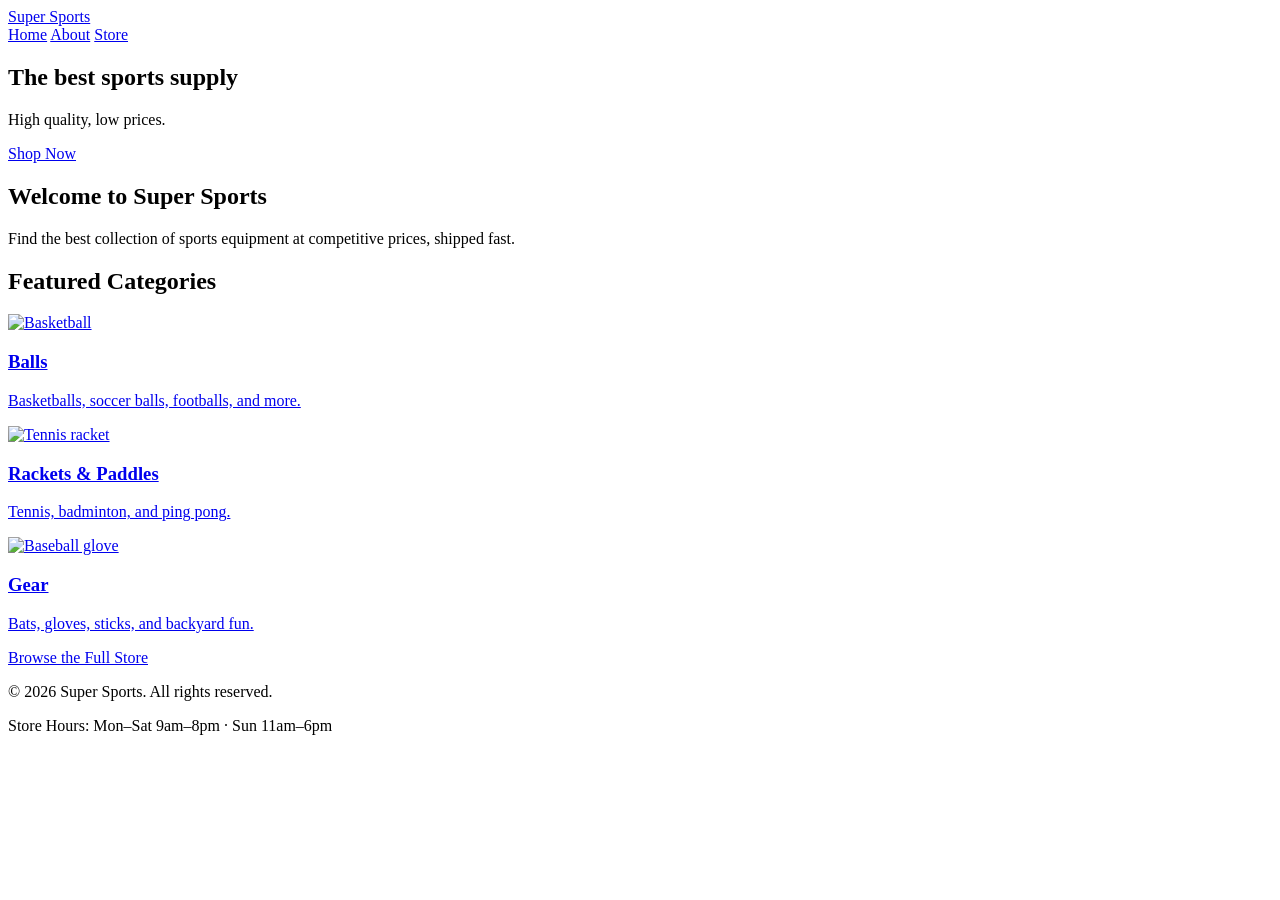
==== index.html @ ec710279 "Building home page with header, hero, intro, categories, and footer" ====
<!doctype html>
<html lang="en">
  <head>
    <meta charset="UTF-8" />
    <meta name="viewport" content="width=device-width, initial-scale=1.0" />
    <title>Home | Super Sports</title>
    <link rel="stylesheet" href="./src/styles/main.css" />
  </head>
  <body>
    <!-- Header / Navbar -->
    <header class="site-header">
      <a href="./index.html" class="logo">Super Sports</a>
      <nav class="nav">
        <a href="./index.html" class="nav-link active">Home</a>
        <a href="./about.html" class="nav-link">About</a>
        <a href="./store.html" class="nav-link">Store</a>
      </nav>
    </header>

    <main>
      <!-- Hero Banner -->
      <section class="hero">
        <div class="hero-content">
          <h1>The best sports supply</h1>
          <p>High quality, low prices.</p>
          <a href="./store.html" class="btn">Shop Now</a>
        </div>
      </section>

      <!-- Intro -->
      <section class="section intro">
        <h2>Welcome to Super Sports</h2>
        <p>
          Find the best collection of sports equipment at competitive prices,
          shipped fast.
        </p>
      </section>

      <!-- Featured Categories / Call to Action -->
      <section class="section">
        <h2>Featured Categories</h2>
        <div class="category-grid">
          <a href="./store.html" class="category-card">
            <img src="./images/product2.jpg" alt="Basketball" />
            <h3>Balls</h3>
            <p>Basketballs, soccer balls, footballs, and more.</p>
          </a>
          <a href="./store.html" class="category-card">
            <img src="./images/product1.jpg" alt="Tennis racket" />
            <h3>Rackets &amp; Paddles</h3>
            <p>Tennis, badminton, and ping pong.</p>
          </a>
          <a href="./store.html" class="category-card">
            <img src="./images/product8.jpg" alt="Baseball glove" />
            <h3>Gear</h3>
            <p>Bats, gloves, sticks, and backyard fun.</p>
          </a>
        </div>
        <div class="cta">
          <a href="./store.html" class="btn">Browse the Full Store</a>
        </div>
      </section>
    </main>

    <!-- Footer -->
    <footer class="site-footer">
      <p>&copy; 2026 Super Sports. All rights reserved.</p>
      <p>Store Hours: Mon–Sat 9am–8pm · Sun 11am–6pm</p>
    </footer>

    <script type="module" src="./src/main.js"></script>
  </body>
</html>
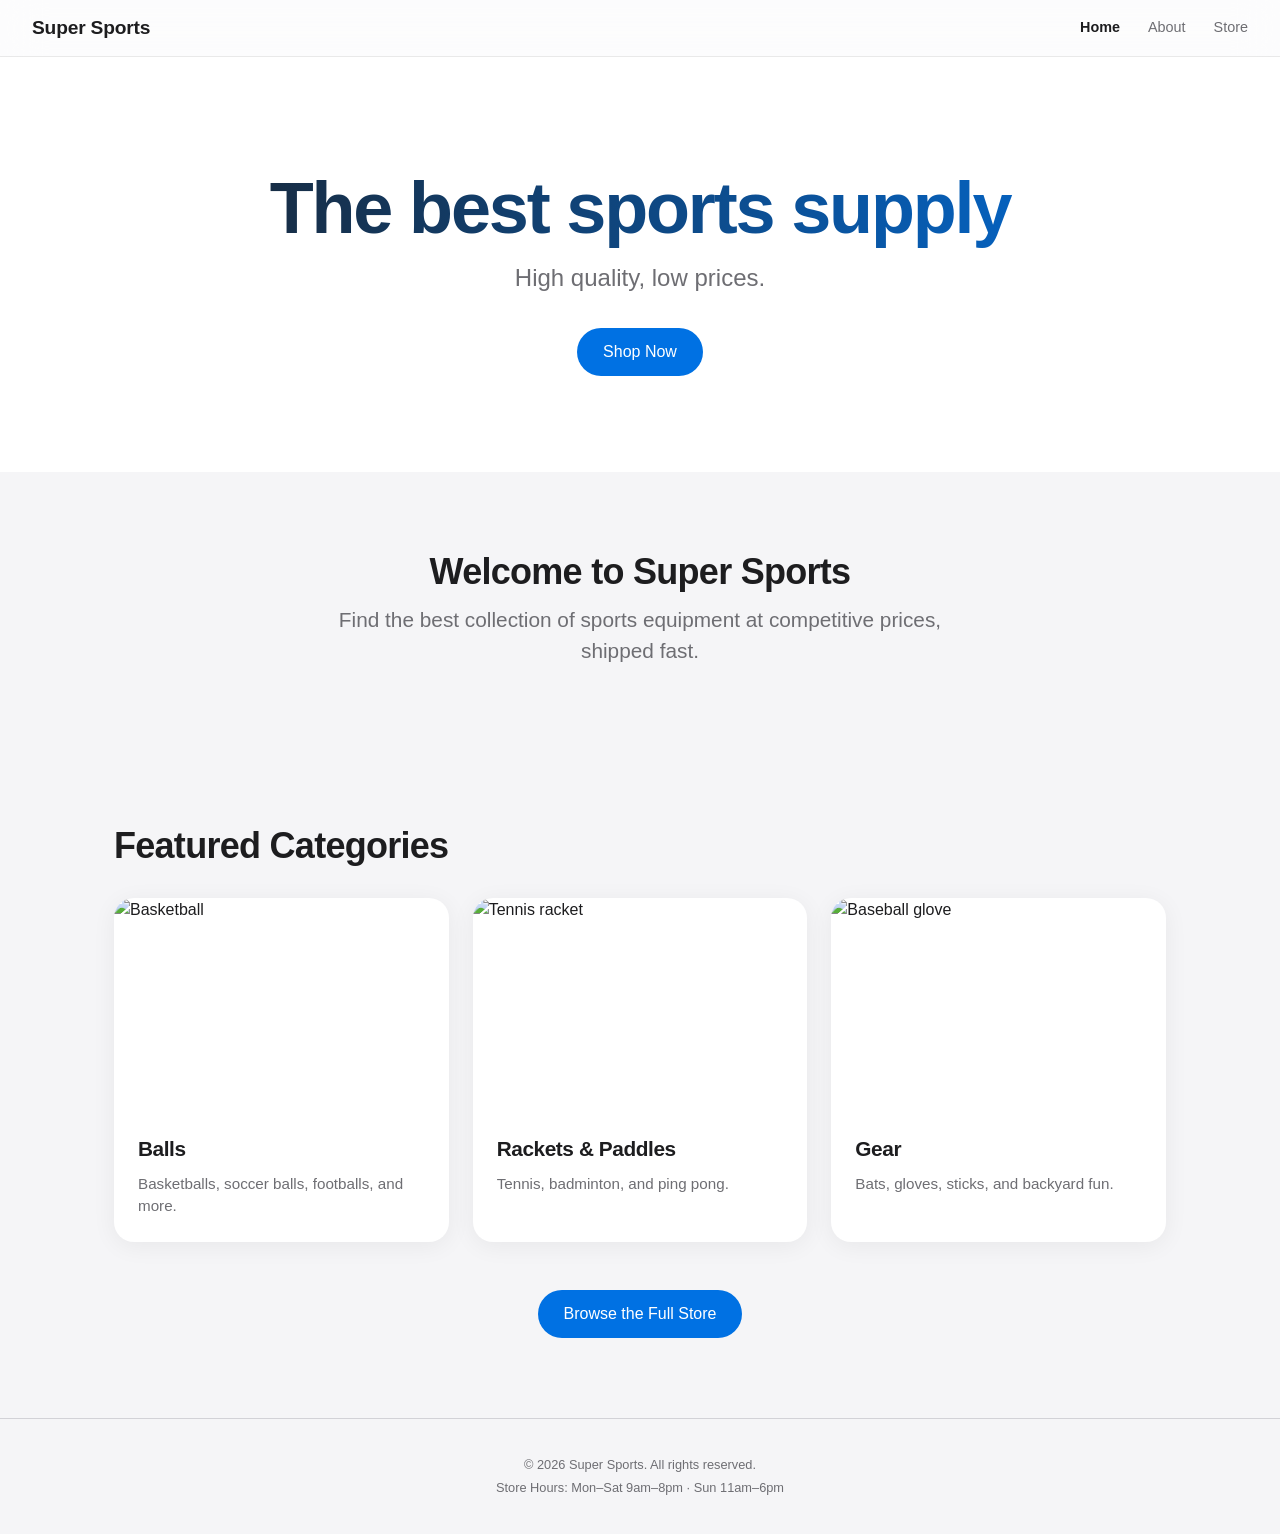
==== commit 68393bc5: "Fixing home page category image paths" ====
--- a/index.html
+++ b/index.html
@@ -41,17 +41,17 @@
         <h2>Featured Categories</h2>
         <div class="category-grid">
           <a href="./store.html" class="category-card">
-            <img src="./images/product2.jpg" alt="Basketball" />
+            <img src="./images/basketball.jpeg" alt="Basketball" />
             <h3>Balls</h3>
             <p>Basketballs, soccer balls, footballs, and more.</p>
           </a>
           <a href="./store.html" class="category-card">
-            <img src="./images/product1.jpg" alt="Tennis racket" />
+            <img src="./images/tennisRacket.jpeg" alt="Tennis racket" />
             <h3>Rackets &amp; Paddles</h3>
             <p>Tennis, badminton, and ping pong.</p>
           </a>
           <a href="./store.html" class="category-card">
-            <img src="./images/product8.jpg" alt="Baseball glove" />
+            <img src="	./images/baseballGlove.jpeg" alt="Baseball glove" />
             <h3>Gear</h3>
             <p>Bats, gloves, sticks, and backyard fun.</p>
           </a>
--- a/src/styles/main.css
+++ b/src/styles/main.css
@@ -0,0 +1,384 @@
+/* ===== Variables & Reset ===== */
+:root {
+  --text: #1d1d1f;
+  --muted: #6e6e73;
+  --blue: #0071e3;
+  --blue-hover: #0077ed;
+  --bg: #ffffff;
+  --bg-alt: #f5f5f7;
+  --border: #d2d2d7;
+  --radius: 20px;
+  --shadow: 0 4px 24px rgba(0, 0, 0, 0.06);
+  --shadow-hover: 0 12px 40px rgba(0, 0, 0, 0.12);
+}
+
+* {
+  box-sizing: border-box;
+  margin: 0;
+  padding: 0;
+}
+
+body {
+  font-family:
+    -apple-system, BlinkMacSystemFont, 'SF Pro Display', 'Helvetica Neue',
+    'Segoe UI', Roboto, Arial, sans-serif;
+  color: var(--text);
+  background: var(--bg-alt);
+  line-height: 1.5;
+  -webkit-font-smoothing: antialiased;
+  display: flex;
+  flex-direction: column;
+  min-height: 100vh;
+}
+
+main {
+  flex: 1;
+}
+
+img {
+  max-width: 100%;
+  display: block;
+}
+
+h1,
+h2,
+h3 {
+  font-weight: 600;
+  letter-spacing: -0.02em;
+  line-height: 1.1;
+  margin-bottom: 0.75rem;
+}
+
+h1 {
+  font-size: 3rem;
+}
+
+h2 {
+  font-size: 2.25rem;
+}
+
+p {
+  color: var(--muted);
+  font-size: 1.05rem;
+}
+
+/* ===== Header / Nav (frosted glass) ===== */
+.site-header {
+  display: flex;
+  justify-content: space-between;
+  align-items: center;
+  flex-wrap: wrap;
+  gap: 1rem;
+  padding: 0.85rem 2rem;
+  background: rgba(255, 255, 255, 0.72);
+  backdrop-filter: saturate(180%) blur(20px);
+  -webkit-backdrop-filter: saturate(180%) blur(20px);
+  border-bottom: 1px solid rgba(0, 0, 0, 0.08);
+  position: sticky;
+  top: 0;
+  z-index: 10;
+}
+
+.logo {
+  color: var(--text);
+  font-size: 1.2rem;
+  font-weight: 600;
+  letter-spacing: -0.01em;
+  text-decoration: none;
+}
+
+.nav {
+  display: flex;
+  gap: 1.75rem;
+}
+
+.nav-link {
+  color: var(--muted);
+  font-size: 0.9rem;
+  text-decoration: none;
+  transition: color 0.2s;
+}
+
+.nav-link:hover {
+  color: var(--text);
+}
+
+.nav-link.active {
+  color: var(--text);
+  font-weight: 600;
+}
+
+/* ===== Buttons ===== */
+.btn {
+  display: inline-block;
+  background: var(--blue);
+  color: #fff;
+  border: none;
+  padding: 0.75rem 1.6rem;
+  border-radius: 980px;
+  font-size: 1rem;
+  font-weight: 500;
+  text-decoration: none;
+  cursor: pointer;
+  transition:
+    background 0.2s,
+    transform 0.2s;
+}
+
+.btn:hover {
+  background: var(--blue-hover);
+  transform: scale(1.03);
+}
+
+.btn:disabled {
+  background: #e8e8ed;
+  color: #a1a1a6;
+  cursor: not-allowed;
+  transform: none;
+}
+
+/* ===== Hero Banner ===== */
+.hero {
+  background: var(--bg);
+  text-align: center;
+  padding: 7rem 1.5rem 6rem;
+}
+
+.hero-small {
+  padding: 5rem 1.5rem 4rem;
+}
+
+.hero h1 {
+  font-size: 4.5rem;
+  font-weight: 700;
+  letter-spacing: -0.03em;
+  background: linear-gradient(90deg, #1d1d1f, #0071e3);
+  -webkit-background-clip: text;
+  background-clip: text;
+  color: transparent;
+}
+
+.hero p {
+  font-size: 1.5rem;
+  margin-bottom: 2rem;
+}
+
+/* ===== Sections ===== */
+.section {
+  max-width: 1100px;
+  margin: 0 auto;
+  padding: 5rem 1.5rem;
+}
+
+.intro {
+  text-align: center;
+  max-width: 720px;
+}
+
+.intro p {
+  font-size: 1.3rem;
+}
+
+.cta {
+  text-align: center;
+  margin-top: 3rem;
+}
+
+/* ===== Category Cards (Home) ===== */
+.category-grid {
+  display: grid;
+  grid-template-columns: repeat(3, 1fr);
+  gap: 1.5rem;
+  margin-top: 2rem;
+}
+
+.category-card {
+  background: var(--bg);
+  border-radius: var(--radius);
+  overflow: hidden;
+  text-decoration: none;
+  color: var(--text);
+  box-shadow: var(--shadow);
+  transition:
+    transform 0.3s ease,
+    box-shadow 0.3s ease;
+}
+
+.category-card:hover {
+  transform: scale(1.02);
+  box-shadow: var(--shadow-hover);
+}
+
+.category-card img {
+  width: 100%;
+  height: 220px;
+  object-fit: cover;
+}
+
+.category-card h3,
+.category-card p {
+  padding: 0 1.5rem;
+}
+
+.category-card h3 {
+  margin-top: 1.25rem;
+  font-size: 1.3rem;
+}
+
+.category-card p {
+  padding-bottom: 1.5rem;
+  font-size: 0.95rem;
+}
+
+/* ===== Contact Cards (About) ===== */
+.contact-grid {
+  display: grid;
+  grid-template-columns: repeat(3, 1fr);
+  gap: 1.5rem;
+  margin-top: 2rem;
+}
+
+.contact-card {
+  background: var(--bg);
+  border-radius: var(--radius);
+  padding: 2rem;
+  box-shadow: var(--shadow);
+}
+
+/* ===== Product Grid (Store) ===== */
+.product-grid {
+  display: grid;
+  grid-template-columns: repeat(auto-fill, minmax(200px, 1fr));
+  gap: 1.5rem;
+  margin: 2rem 0;
+}
+
+.product-card {
+  background: var(--bg);
+  border-radius: var(--radius);
+  overflow: hidden;
+  display: flex;
+  flex-direction: column;
+  box-shadow: var(--shadow);
+  transition:
+    transform 0.3s ease,
+    box-shadow 0.3s ease;
+}
+
+.product-card:hover {
+  transform: scale(1.02);
+  box-shadow: var(--shadow-hover);
+}
+
+.product-card img {
+  width: 100%;
+  height: 190px;
+  object-fit: cover;
+}
+
+.product-info {
+  padding: 1.25rem;
+  display: flex;
+  flex-direction: column;
+  gap: 0.35rem;
+  flex: 1;
+}
+
+.badge {
+  align-self: flex-start;
+  color: var(--blue);
+  background: #e8f1fc;
+  font-size: 0.72rem;
+  font-weight: 600;
+  padding: 0.2rem 0.65rem;
+  border-radius: 980px;
+}
+
+.product-info h3 {
+  font-size: 1.05rem;
+  margin: 0.2rem 0 0;
+}
+
+.price {
+  color: var(--text);
+  font-weight: 600;
+  font-size: 1.05rem;
+}
+
+.description {
+  font-size: 0.875rem;
+}
+
+/* ===== Pagination ===== */
+.pagination {
+  display: flex;
+  justify-content: center;
+  align-items: center;
+  gap: 1.5rem;
+  margin-top: 1rem;
+}
+
+#page-indicator {
+  color: var(--muted);
+  font-size: 0.95rem;
+}
+
+/* ===== Footer ===== */
+.site-footer {
+  background: var(--bg-alt);
+  border-top: 1px solid var(--border);
+  text-align: center;
+  padding: 2rem 1rem;
+}
+
+.site-footer p {
+  font-size: 0.8rem;
+  margin: 0.25rem 0;
+}
+
+/* ===== Responsive: Tablet ===== */
+@media (max-width: 900px) {
+  .category-grid,
+  .contact-grid {
+    grid-template-columns: repeat(2, 1fr);
+  }
+
+  .hero h1 {
+    font-size: 3.5rem;
+  }
+}
+
+/* ===== Responsive: Mobile ===== */
+@media (max-width: 600px) {
+  .site-header {
+    flex-direction: column;
+    gap: 0.5rem;
+    padding: 0.75rem 1rem;
+  }
+
+  .hero {
+    padding: 4.5rem 1rem 3.5rem;
+  }
+
+  .hero h1 {
+    font-size: 2.5rem;
+  }
+
+  .hero p {
+    font-size: 1.15rem;
+  }
+
+  h2 {
+    font-size: 1.75rem;
+  }
+
+  .section {
+    padding: 3rem 1rem;
+  }
+
+  .category-grid,
+  .contact-grid,
+  .product-grid {
+    grid-template-columns: 1fr;
+  }
+}
